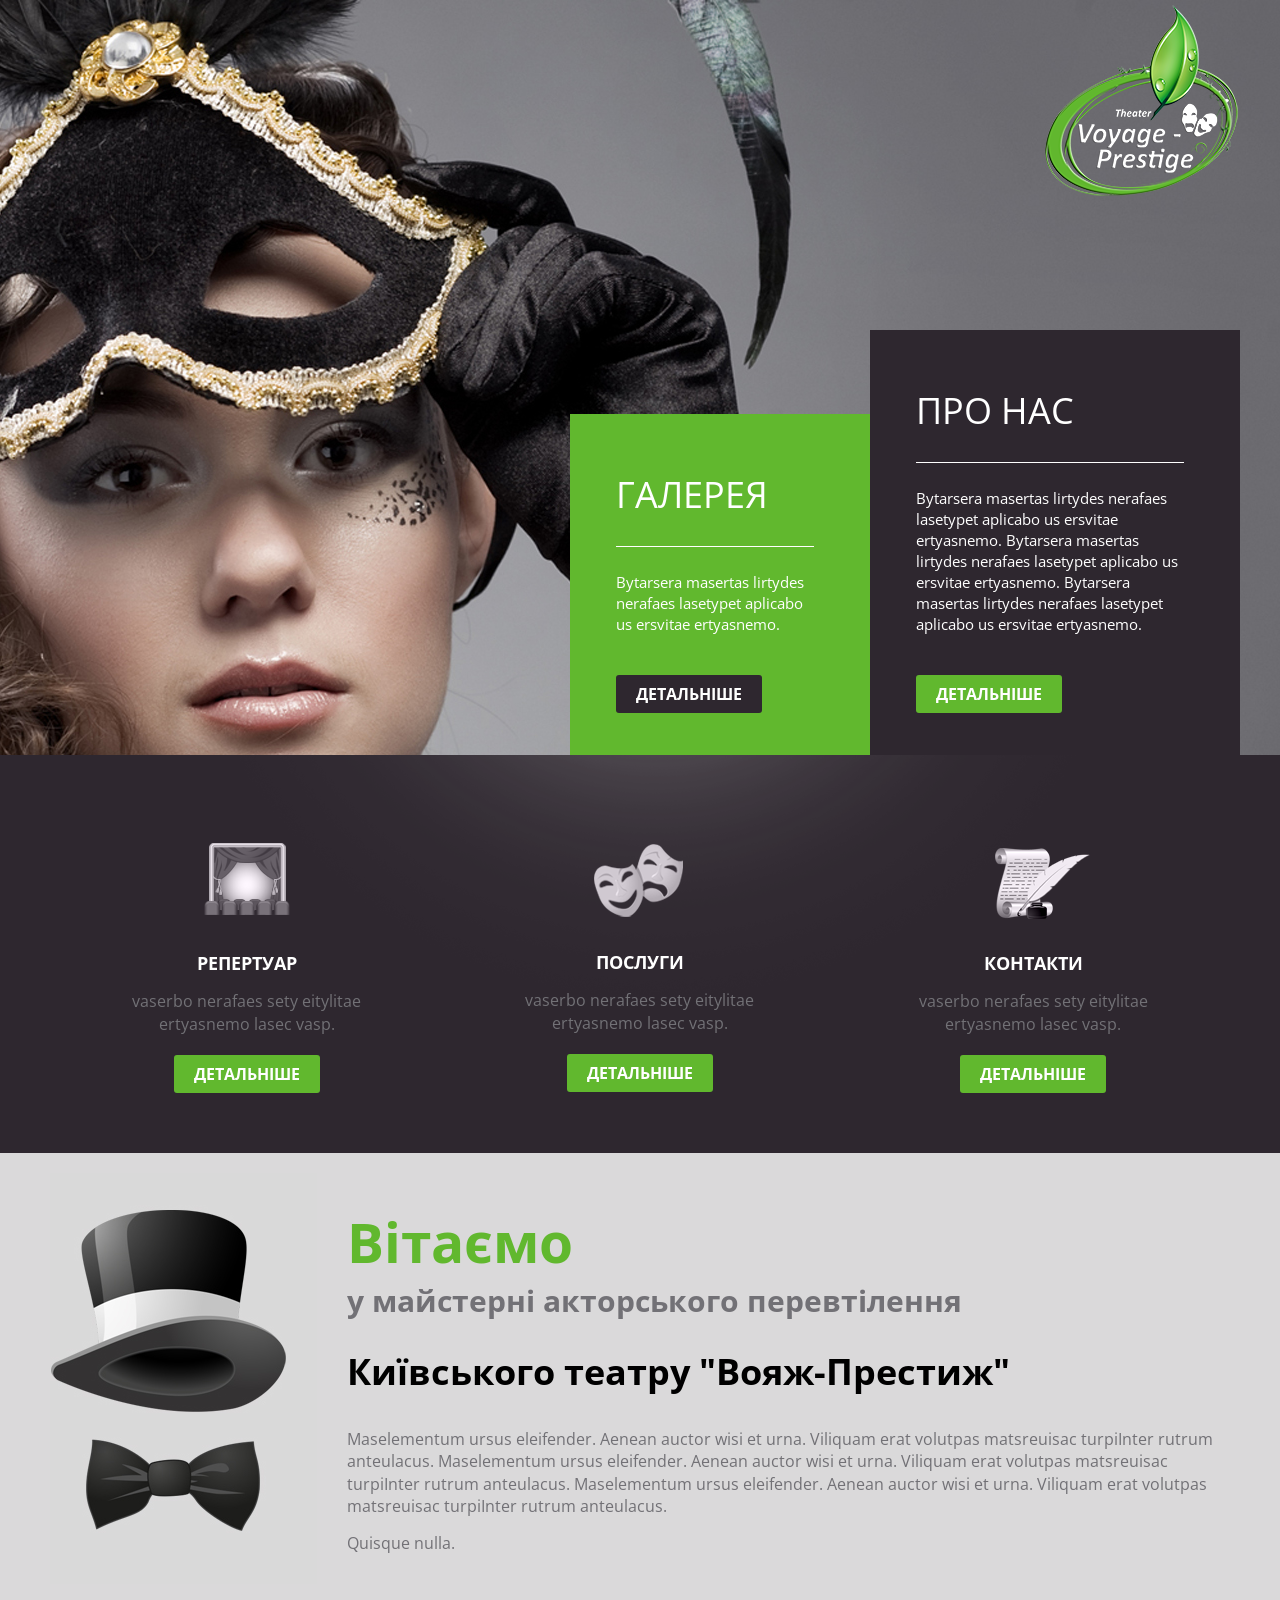
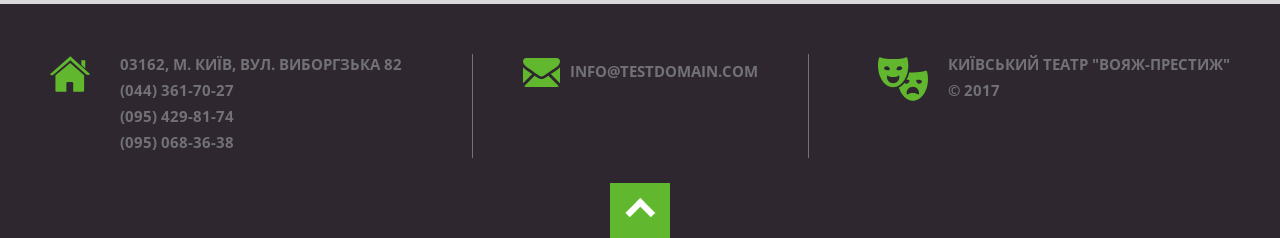
==== app/index.html @ 40738072 "index adapted" ====
<!DOCTYPE html>
<html>
  <head>
    <meta charset="utf-8">
    <title></title>
    <meta name="keywords" content="Get an easy access to essay writing service cheap to order qualitative papers on Purplepandaessays.com. ">
    <meta name="viewport" content="width=device-width, initial-scale=1">
    <link rel="stylesheet" media="all" href="css/style.css">
    <link href="https://fonts.googleapis.com/css?family=Open+Sans:300, 400, 700" rel="stylesheet">
  </head>
  <body>
    <div class="out">
      <!--start header-->
      <header id="top" class="header header_mainpage">
        <div class="inner"><a href="#" alt="" class="header__logo"><img src="img/logo.png">
            <h1>Театр "Вояж-Престиж"</h1></a>
          <div class="header__box">
            <article class="header__about">
              <h2>Галерея</h2>
              <p>Bytarsera masertas lirtydes nerafaes lasetypet aplicabo us ersvitae ertyasnemo.</p><a href="gallery.html" alt="" class="btn btn_color">Детальніше</a>
            </article>
            <article class="header__gal">
              <h2>Про нас</h2>
              <p>Bytarsera masertas lirtydes nerafaes lasetypet aplicabo us ersvitae ertyasnemo. Bytarsera masertas lirtydes nerafaes lasetypet aplicabo us ersvitae ertyasnemo. Bytarsera masertas lirtydes nerafaes lasetypet aplicabo us ersvitae ertyasnemo.</p><a href="about.html" alt="" class="btn">Детальніше</a>
            </article>
          </div>
        </div>
      </header>
      <!--end header-->
      <main class="content">
        <section class="block">
          <div class="inner">
            <div class="links">
              <div class="links__item">
                <div class="links__curtains"></div><strong>Репертуар</strong>
                <p>vaserbo nerafaes sety eitylitae ertyasnemo lasec vasp.</p><a href="repertory.html" alt class="btn">Детальніше</a>
              </div>
              <div class="links__item">
                <div class="links__masc"></div><strong>Послуги</strong>
                <p>vaserbo nerafaes sety eitylitae ertyasnemo lasec vasp.</p><a href="services.html" alt class="btn">Детальніше</a>
              </div>
              <div class="links__item">
                <div class="links__paper"></div><strong>Контакти</strong>
                <p>vaserbo nerafaes sety eitylitae ertyasnemo lasec vasp.</p><a href="contacts.html" alt class="btn">Детальніше</a>
              </div>
            </div>
          </div>
        </section>
        <section class="intro">
          <div class="inner">
            <div class="intro__img"></div>
            <div class="intro__text-wrap">
              <h3><span>Вітаємо</span> <br> у майстерні акторського перевтілення</h3><strong>Київського театру "Вояж-Престиж"</strong>
              <p>Maselementum ursus eleifender. Aenean auctor wisi et urna. Viliquam erat volutpas matsreuisac turpiInter rutrum anteulacus. Maselementum ursus eleifender. Aenean auctor wisi et urna. Viliquam erat volutpas matsreuisac turpiInter rutrum anteulacus. Maselementum ursus eleifender. Aenean auctor wisi et urna. Viliquam erat volutpas matsreuisac turpiInter rutrum anteulacus.</p>
              <p>Quisque nulla.</p>
            </div>
          </div>
        </section>
      </main>
      <!--start footer-->
      <footer class="footer">
        <div class="inner">
          <div class="footer__address">
            <p>03162, м. Київ, вул. Виборгзька 82</p>
            <p>(044) 361-70-27</p>
            <p>(095) 429-81-74</p>
            <p>(095) 068-36-38</p>
          </div>
          <div class="footer__mail"><a href="mailto:" alt>info@testdomain.com</a></div>
          <div class="footer__copy">
            <p>Київський театр "Вояж-Престиж"</p>
            <p>&copy 2017</p>
          </div><a href="#top" class="footer__to-top"><span></span></a>
        </div>
      </footer>
      <!--end footer-->
    </div>
    <script async src="js/app.js"></script>
  </body>
</html>
---- app/css/style.css ----
@charset "UTF-8";
html, body, div, span, applet, object, iframe, h1, h2, h3, h4, h5, h6, p, blockquote, pre, a, abbr, acronym, address, big, cite, code, del, dfn, em, img, ins, kbd, q, s, samp, small, strike, strong, sub, sup, tt, var, b, u, i, center, dl, dt, dd, ol, ul, li, fieldset, form, label, legend, table, caption, tbody, tfoot, thead, tr, th, td, article, aside, canvas, details, embed, figure, figcaption, footer, header, hgroup, menu, nav, output, ruby, section, summary, time, mark, audio, video { margin: 0; padding: 0; border: 0; vertical-align: baseline; }

body, html { height: 100%; }

img, fieldset, a img { border: none; }

input[type="text"], input[type="email"], input[type="tel"], textarea { -webkit-appearance: none; }

textarea { overflow: auto; }

input, button { margin: 0; padding: 0; border: 0; }

input[type="submit"], button { cursor: pointer; }

div, input, textarea, select, button, h1, h2, h3, h4, h5, h6, a, span, a:focus { outline: none; }

ul, ol { list-style-type: none; }
table { border-spacing: 0; border-collapse: collapse; width: 100%; }

html { -webkit-box-sizing: border-box; box-sizing: border-box; }

*, *:before, *:after { -webkit-box-sizing: inherit; box-sizing: inherit; }

@font-face { font-family: "svgfont"; src: url("fonts/svgfont.eot"); src: url("fonts/svgfont.eot?#iefix") format("eot"), url("fonts/svgfont.woff") format("woff"), url("fonts/svgfont.woff2") format("woff2"), url("fonts/svgfont.ttf") format("truetype"); font-weight: normal; font-style: normal; }
.icon, [class^="icon-"], [class*=" icon-"] { font-family: "svgfont"; font-style: normal; font-weight: normal; text-rendering: auto; speak: none; line-height: 1; -webkit-font-smoothing: antialiased; -moz-osx-font-smoothing: grayscale; }

.icon, [class^="icon-"], [class*=" icon-"] { display: inline-block; }

.icon-sepa:before { content: ""; }

.icon-skrill:before { content: ""; }

body { font-family: "Open Sans", sans-serif; font-size: 12px; line-height: 1.4; }

@-webkit-keyframes pulse { from { -webkit-transform: none; transform: none; }
  50% { -webkit-transform: scale(1.05); transform: scale(1.05); }
  to { -webkit-transform: none; transform: none; } }

@keyframes pulse { from { -webkit-transform: none; transform: none; }
  50% { -webkit-transform: scale(1.05); transform: scale(1.05); }
  to { -webkit-transform: none; transform: none; } }
a { text-decoration: none; color: inherit; }
a:active { -webkit-transform: scale(0.95); -ms-transform: scale(0.95); transform: scale(0.95); }

* { -webkit-transition: 0.5s; transition: 0.5s; }
*::-moz-selection { background: #61B82E; color: white; }
*::selection { background: #61B82E; color: white; }

.inner { width: 1200px; margin: 0 auto; position: relative; padding: 0 10px; }

.btn { text-transform: uppercase; background: #61B82E; color: white; padding: 8px 20px; font-weight: bold; text-align: center; border-radius: 3px; font-size: 16px; }
.btn_color { background: #2e272f; }
.btn:hover { background: white; color: #2e272f; }

.nav { background: #2e272f; padding: 0 50px 0 20px; border-top: 6px solid #61B82E; display: -webkit-box; display: -webkit-flex; display: -ms-flexbox; display: flex; -webkit-box-pack: justify; -webkit-justify-content: space-between; -ms-flex-pack: justify; justify-content: space-between; -webkit-box-align: center; -webkit-align-items: center; -ms-flex-align: center; align-items: center; -webkit-flex-wrap: wrap; -ms-flex-wrap: wrap; flex-wrap: wrap; }
.nav img { max-width: 100%; width: 100px; height: auto; }
.nav ul { font-size: 0; }
.nav li { display: inline-block; margin: 0 15px; }
.nav a { color: #8a838b; font-size: 20px; font-weight: bold; }
.nav a:hover { color: white; }

.header { background: url("../img/header-bg.jpg") center top no-repeat; height: 330px; padding-top: 60px; }
.header_mainpage { height: 755px; padding: 0; }
.header .inner { height: inherit; }
.header p { font-size: 15px; margin-bottom: 15px; color: white; }
.header p:last-of-type { margin-bottom: 0; }
.header__box { position: absolute; right: 0; bottom: 0; font-size: 0; }
.header__about, .header__gal { width: 300px; background: #61B82E; padding: 56px 56px 42px 46px; display: inline-block; }
.header__about h2, .header__about h3, .header__gal h2, .header__gal h3 { color: white; text-transform: uppercase; padding-bottom: 25px; border-bottom: 1px solid white; font-size: 36px; margin-bottom: 25px; font-weight: normal; }
.header__about a, .header__gal a { display: inline-block; }
.header__about p:last-of-type, .header__gal p:last-of-type { margin-bottom: 40px; }
.header__gal { width: 370px; background: #2e272f; }
.header__gal a { background: #61B82E; }
.header__logo { position: absolute; right: 0; top: 0; display: inline-block; -webkit-animation: pulse 2s infinite forwards linear; animation: pulse 2s infinite forwards linear; }
.header__logo h1 { opacity: 0; font-size: 1px; color: transparent; }
.header__nav.is-visible { display: block; }
.header__burger { width: 40px; height: 40px; position: absolute; left: 10px; top: 15px; display: none; }
.header__burger span { display: block; height: 4px; background: white; margin-top: 7px; }

.content p { color: #727176; font-size: 16px; margin-bottom: 15px; }
.content p:last-of-type { margin-bottom: 0; }
.content h2, .content h3 { font-size: 21px; margin-bottom: 25px; color: white; }
.content .block { padding: 60px 0; background: #2e272f; position: relative; }
.content .block:before { display: block; content: ""; width: 1170px; height: 309px; background: url(../img/splash.png) center center no-repeat; position: absolute; top: 0; left: 50%; -webkit-transform: translateX(-50%); -ms-transform: translateX(-50%); transform: translateX(-50%); }
.content .block_light { background: #dad9da; }
.content .block_light h2, .content .block_light h3 { color: #2e272f; }
.content .block_has-aside .inner { *zoom: 1; }
.content .block_has-aside .inner:after { content: " "; display: table; clear: both; }
.content .block__content { width: 850px; float: left; *zoom: 1; }
.content .block__content:after { content: " "; display: table; clear: both; }
.content .block__aside { width: 300px; float: right; height: 100%; padding: 0 0 0 15px; }
.content ul { margin-bottom: 25px; }
.content li { font-size: 16px; padding-bottom: 10px; border-bottom: 1px solid rgba(114, 113, 118, 0.2); margin-bottom: 10px; color: #727176; position: relative; padding-left: 25px; }
.content li:last-of-type { border-bottom: none; }
.content li:before { display: block; content: ""; position: absolute; left: 0; top: 5px; background: url("../img/arr-right.svg"); width: 15px; height: 15px; background-size: cover; }

.links { display: -webkit-box; display: -webkit-flex; display: -ms-flexbox; display: flex; -webkit-justify-content: space-around; -ms-flex-pack: distribute; justify-content: space-around; -webkit-box-align: stretch; -webkit-align-items: stretch; -ms-flex-align: stretch; align-items: stretch; -webkit-flex-wrap: wrap; -ms-flex-wrap: wrap; flex-wrap: wrap; }
.links__item { text-align: center; max-width: 270px; }
.links__item div { margin: 0 auto; }
.links__item strong { color: white; margin: 3px 0 14px 0; font-size: 18px; text-transform: uppercase; display: block; }
.links__item .btn { display: inline-block; margin-top: 20px; }
.links__masc { background-image: url("../img/icons.png"); width: 133px; height: 132px; background-position: 0px -137px; }
.links__curtains { background-image: url("../img/icons.png"); width: 133px; height: 133px; background-position: 0px 0px; }
.links__paper { background-image: url("../img/icons.png"); width: 133px; height: 133px; background-position: -137px 0px; }

.intro { background: #dad9da; }
.intro .inner { padding: 20px 10px; *zoom: 1; }
.intro .inner:after { content: " "; display: table; clear: both; }
.intro__img { background: url("../img/hat.jpg"); width: 267px; height: 411px; float: left; margin-right: 30px; }
.intro__text-wrap { margin-top: 30px; }
.intro__text-wrap h3 { font-size: 30px; color: #727176; }
.intro__text-wrap h3 span { font-size: 55px; color: #61B82E; }
.intro__text-wrap strong { color: black; font-size: 36px; display: block; margin-bottom: 30px; }

.footer { background: #2e272f; }
.footer .inner { padding: 50px 10px 80px 10px; display: -webkit-box; display: -webkit-flex; display: -ms-flexbox; display: flex; -webkit-box-pack: justify; -webkit-justify-content: space-between; -ms-flex-pack: justify; justify-content: space-between; -webkit-box-align: stretch; -webkit-align-items: stretch; -ms-flex-align: stretch; align-items: stretch; -webkit-flex-wrap: wrap; -ms-flex-wrap: wrap; flex-wrap: wrap; }
.footer p { color: #727176; font-size: 15px; text-transform: uppercase; font-weight: bold; margin-bottom: 5px; padding-left: 70px; position: relative; }
.footer p:first-of-type:before { display: block; content: ""; width: 40px; height: 40px; background: url("../img/home.svg"); background-size: cover; position: absolute; left: 0; top: 0; }
.footer__mail { border-right: 1px solid #727176; border-left: 1px solid #727176; padding: 0 50px; }
.footer__mail a { color: #727176; font-size: 15px; text-transform: uppercase; display: inline-block; vertical-align: middle; font-weight: bold; }
.footer__mail a:before { display: inline-block; content: ""; width: 37px; height: 37px; background: url("../img/mail.svg"); background-size: cover; margin-right: 10px; vertical-align: middle; }
.footer__copy p:first-of-type:before { background: url("../img/mask.svg"); width: 50px; height: 50px; background-size: cover; }
.footer__to-top { position: absolute; width: 60px; height: 55px; background: #61B82E; left: 50%; bottom: 0; margin-left: -30px; padding-top: 15px; }
.footer__to-top span { display: block; background-image: url("../img/icons.png"); width: 31px; height: 19px; background-position: -219px -184px; margin: 0 auto; }

.intro-line { height: 100px; line-height: 100px; background: #61B82E; }
.intro-line h1 { color: white; font-weight: bold; font-size: 40px; text-transform: uppercase; }

.who img { margin-right: 20px; float: left; margin-bottom: 20px; }
.who img:nth-last-of-type(odd) { float: right; margin-left: 20px; margin-right: 0; }

.why { display: -webkit-box; display: -webkit-flex; display: -ms-flexbox; display: flex; -webkit-box-pack: justify; -webkit-justify-content: space-between; -ms-flex-pack: justify; justify-content: space-between; -webkit-box-align: stretch; -webkit-align-items: stretch; -ms-flex-align: stretch; align-items: stretch; -webkit-flex-wrap: wrap; -ms-flex-wrap: wrap; flex-wrap: wrap; }
.why__item { padding: 25px 40px; background: #2e272f; width: 30%; margin-bottom: 30px; }
.why__item span { color: white; font-size: 21px; position: relative; padding-left: 60px; display: inline-block; margin-bottom: 25px; }
.why__item span i { position: absolute; width: 45px; height: 45px; background-size: cover; left: 0; top: 0; display: inline-block; }
.why__item-actors { background: url("../img/actor.svg"); }
.why__item-costume { background: url("../img/costume.svg"); }
.why__item-show { background: url("../img/shows.svg"); }
.why__item-money { background: url("../img/money-save.svg"); }
.why__item-satisfy { background: url("../img/satisfy.svg"); }

.photo, .video { display: -webkit-box; display: -webkit-flex; display: -ms-flexbox; display: flex; -webkit-box-pack: justify; -webkit-justify-content: space-between; -ms-flex-pack: justify; justify-content: space-between; -webkit-box-align: start; -webkit-align-items: flex-start; -ms-flex-align: start; align-items: flex-start; -webkit-flex-wrap: wrap; -ms-flex-wrap: wrap; flex-wrap: wrap; margin-top: 20px; }
.photo iframe, .video iframe { margin-bottom: 20px; }

.photo__img { width: 24%; height: auto; display: block; margin-bottom: 20px; cursor: pointer; }
.photo__overlay { position: fixed; width: 100%; left: 0; top: 0; right: 0; bottom: 0; background: rgba(0, 0, 0, 0.8); z-index: 10; display: none; }
.photo__overlay.is-visible { display: block; }
.photo__slider-wrap { position: absolute; left: 50%; top: 50%; -webkit-transform: translate(-50%, -50%); -ms-transform: translate(-50%, -50%); transform: translate(-50%, -50%); border: 2px solid white; }
.photo__slider-wrap img { display: block; margin: 0 auto; width: auto; max-width: 900px; height: auto; }
.photo__slider-close { position: absolute; top: -40px; right: -40px; background: url("../img/cancel.svg"); width: 30px; height: 30px; background-size: cover; }
.photo__slider-left, .photo__slider-right { width: 40px; height: 40px; background: url("../img/slider-arr.svg"); position: absolute; top: 50%; right: -50px; margin-top: -20px; background-size: cover; }
.photo__slider-left { -webkit-transform: scale(-1); -ms-transform: scale(-1); transform: scale(-1); right: 0; left: -50px; }

.rep .block__content { float: right; }
.rep .block__aside { float: left; padding: 0 15px 0 0; }
.rep .block__aside ul { margin-left: 20px; display: none; }
.rep .block__aside ul.is-visible { display: block; }
.rep .block__aside li { cursor: pointer; }
.rep .block__aside li:hover { color: white; font-weight: bold; }
.rep .block__aside li.is-active { color: #61B82E; font-weight: bold; }
.rep h2 { cursor: pointer; font-size: 18px; }
.rep h2 span { width: 15px; height: 15px; background: url("../img/arr-down.svg"); display: inline-block; background-size: cover; margin-left: 5px; vertical-align: middle; -webkit-transition: none; transition: none; }
.rep h2 span.is-active { -webkit-transform: rotate(-180deg); -ms-transform: rotate(-180deg); transform: rotate(-180deg); }
.rep article { display: none; *zoom: 1; }
.rep article:after { content: " "; display: table; clear: both; }
.rep article.is-visible { display: block; }
.rep article h4 { color: white; text-align: right; font-size: 20px; text-decoration: underline; margin-bottom: 20px; }
.rep article img { float: right; width: 50%; margin: 0 0 15px 15px; }

.services__item { margin-top: 20px; *zoom: 1; }
.services__item:after { content: " "; display: table; clear: both; }
.services__item img { float: left; margin: 0 20px 20px 0; }
.services__item:nth-of-type(even) img { float: right; margin: 0 0 20px 20px; }

.actual b { text-decoration: underline; font-size: 16px; margin-bottom: 15px; display: block; color: white; }

.congrats { *zoom: 1; }
.congrats:after { content: " "; display: table; clear: both; }
.congrats iframe { float: left; margin: 0 20px 20px 0; }

#map { width: 100%; height: 400px; margin-bottom: 30px; }

.contacts { margin-bottom: 80px; }
.contacts__box { display: -webkit-box; display: -webkit-flex; display: -ms-flexbox; display: flex; -webkit-box-pack: justify; -webkit-justify-content: space-between; -ms-flex-pack: justify; justify-content: space-between; -webkit-box-align: stretch; -webkit-align-items: stretch; -ms-flex-align: stretch; align-items: stretch; -webkit-flex-wrap: wrap; -ms-flex-wrap: wrap; flex-wrap: wrap; }
.contacts__info { width: 300px; }
.contacts form { font-size: 0; width: 67%; }
.contacts form input[type="text"], .contacts form input[type="number"], .contacts form textarea { width: 50%; display: inline-block; padding: 5px 15px; margin-bottom: 20px; -webkit-transition: none; transition: none; font-size: 16px; background: #dad9da; border: 2px solid black; }
.contacts form input[type="text"]:focus, .contacts form input[type="number"]:focus, .contacts form textarea:focus { outline: 2px solid #61B82E; }
.contacts form textarea { width: 100%; resize: none; height: 200px; }
@media only screen and (min-device-width: 320px) and (max-device-width: 480px){
 *{ -webkit-text-size-adjust: none; } }
@media only screen and (max-width: 1200px){
 .inner{ width: auto; }
 .footer__mail{ padding: 0 30px; } }
@media only screen and (max-width: 1024px){
 .content p{ font-size: 15px; }
 .content .block{ padding: 50px 0; }
 .intro__text-wrap h3{ font-size: 25px; }
 .intro__text-wrap h3 span{ font-size: 50px; }
 .intro__text-wrap strong{ font-size: 33px; }
 .footer .inner{ -webkit-box-pack: center; -webkit-justify-content: center; -ms-flex-pack: center; justify-content: center; }
 .footer__address{ margin: 0 20px; }
 .footer__mail{ margin: 0 20px; border: none; }
 .footer__copy{ margin-top: 30px; } }
@media only screen and (max-width: 767px){
 .header_mainpage{ height: auto; padding-bottom: 40px; }
 .header p{ font-size: 14px; }
 .header__box{ position: static; text-align: center; }
 .header__about, .header__gal{ padding: 30px 30px 20px 30px; width: 100%; }
 .header__about h2, .header__about h3, .header__gal h2, .header__gal h3{ font-size: 30px; padding-bottom: 15px; margin-bottom: 15px; }
 .header__logo{ position: static; margin: 0 auto; display: block; text-align: center; }
 .header__logo img{ width: 150px; height: 164px; }
 .header__burger{ display: block; }
 .content p{ font-size: 14px; }
 .content .block{ padding: 20px 0 40px 0; }
 .links__item{ margin-bottom: 15px; }
 .intro__img{ float: none; margin: 0 auto; width: 150px; height: 231px; background-size: cover; display: block; }
 .intro__text-wrap{ margin-top: 10px; text-align: center; }
 .intro__text-wrap h3{ font-size: 22px; margin-bottom: 0; }
 .intro__text-wrap h3 span{ font-size: 40px; }
 .intro__text-wrap strong{ font-size: 30px; margin-bottom: 10px; }
 .footer .inner{ display: block; text-align: center; padding-top: 30px; }
 .footer p{ font-size: 14px; padding-left: 0; }
 .footer p:first-of-type{ padding-top: 50px; }
 .footer p:first-of-type:before{ top: 5px; left: 50%; -webkit-transform: translateX(-50%); -ms-transform: translateX(-50%); transform: translateX(-50%); }
 .footer__address{ display: inline-block; margin: 0; }
 .footer__mail{ padding: 20px 0; margin: 30px 0; border-top: 1px solid #727176; border-bottom: 1px solid #727176; }
 .footer__mail a{ padding-top: 50px; position: relative; }
 .footer__mail a:before{ position: absolute; top: 5px; left: 50%; -webkit-transform: translateX(-50%); -ms-transform: translateX(-50%); transform: translateX(-50%); }
 .footer__copy p:first-of-type:before{ top: -5px; }
 .footer__to-top{ width: 55px; height: 50px; } }



/*# sourceMappingURL=style.css.map */
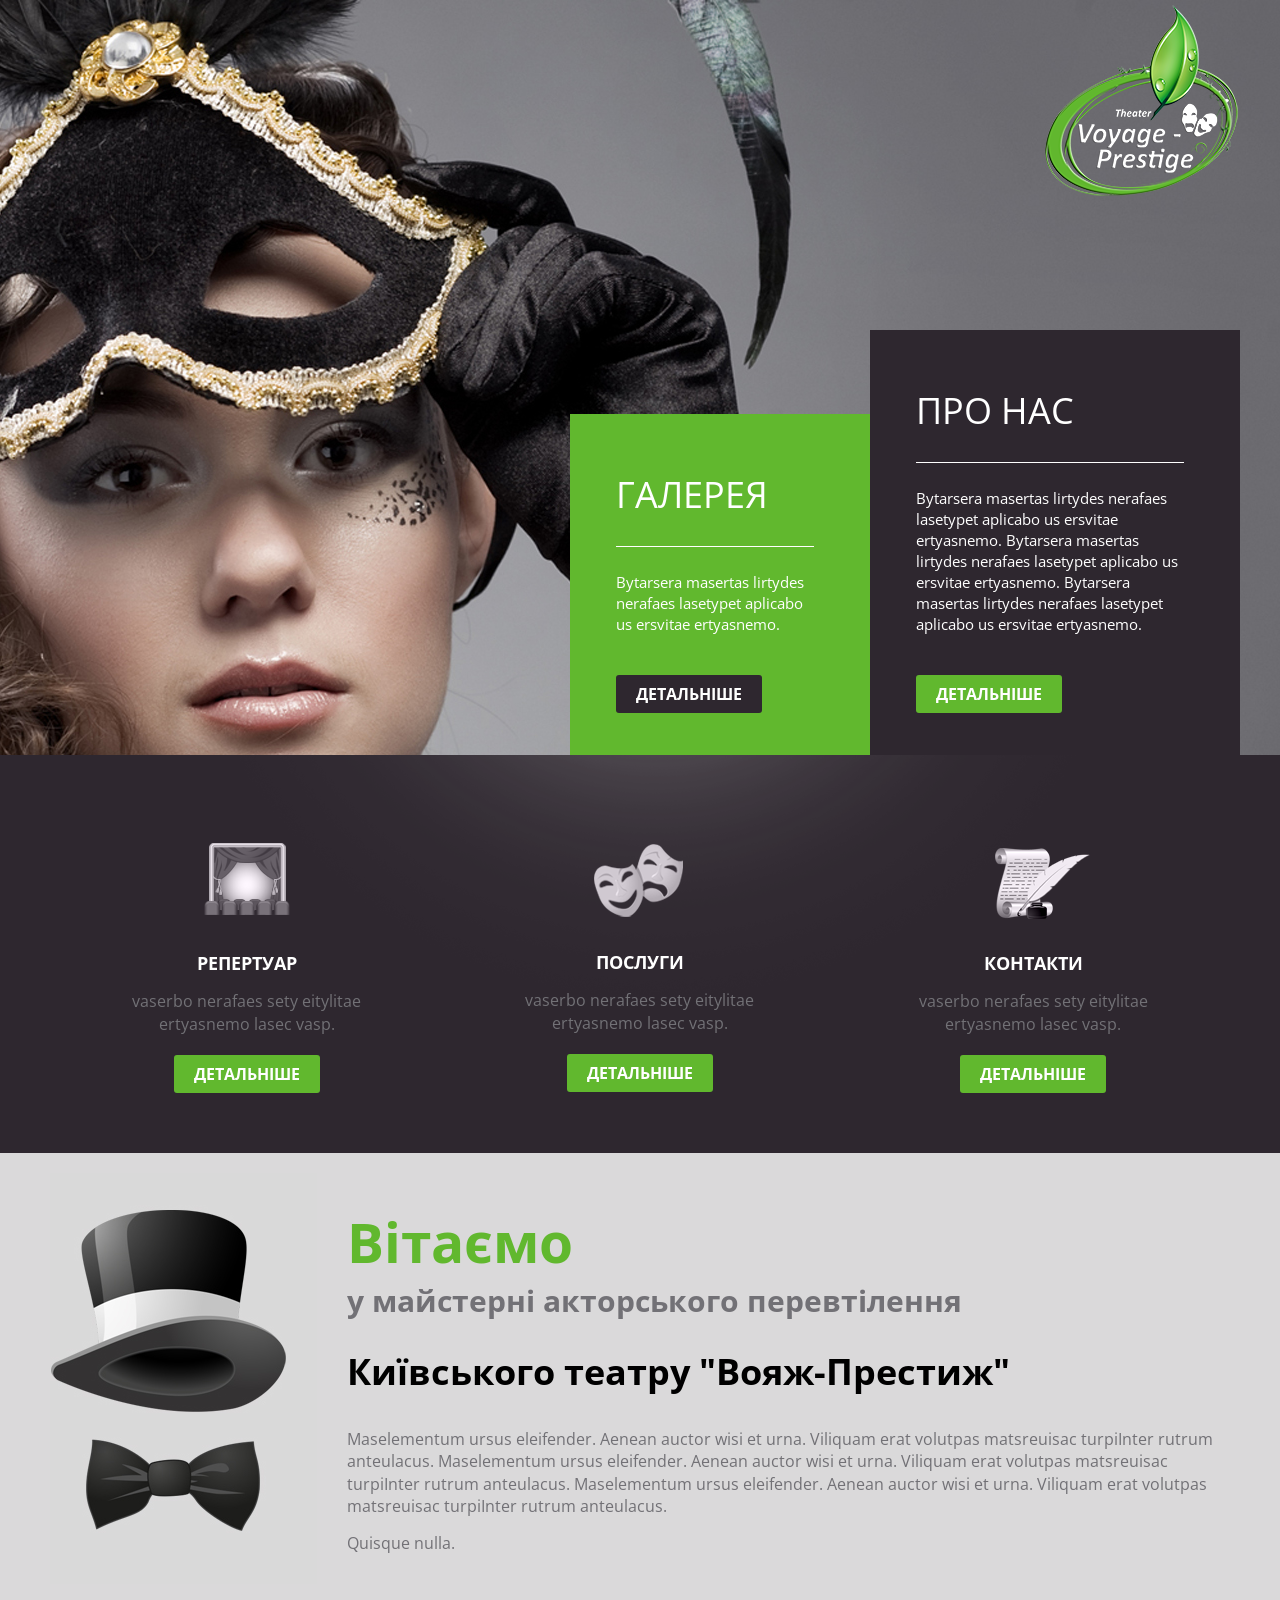
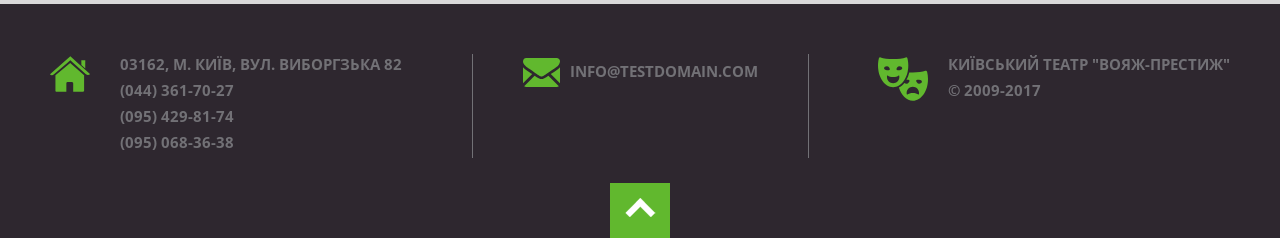
==== commit 31b8ebfe: "upd" ====
--- a/app/index.html
+++ b/app/index.html
@@ -69,7 +69,7 @@
           <div class="footer__mail"><a href="mailto:" alt>info@testdomain.com</a></div>
           <div class="footer__copy">
             <p>Київський театр "Вояж-Престиж"</p>
-            <p>&copy 2017</p>
+            <p>&copy 2009-2017</p>
           </div><a href="#top" class="footer__to-top"><span></span></a>
         </div>
       </footer>
--- a/app/css/style.css
+++ b/app/css/style.css
@@ -53,9 +53,10 @@
 .btn_color { background: #2e272f; }
 .btn:hover { background: white; color: #2e272f; }
 
-.nav { background: #2e272f; padding: 0 50px 0 20px; border-top: 6px solid #61B82E; display: -webkit-box; display: -webkit-flex; display: -ms-flexbox; display: flex; -webkit-box-pack: justify; -webkit-justify-content: space-between; -ms-flex-pack: justify; justify-content: space-between; -webkit-box-align: center; -webkit-align-items: center; -ms-flex-align: center; align-items: center; -webkit-flex-wrap: wrap; -ms-flex-wrap: wrap; flex-wrap: wrap; }
+.nav { background: #2e272f; padding: 0 50px 0 20px; border-top: 6px solid #61B82E; display: -webkit-box; display: -webkit-flex; display: -ms-flexbox; display: flex; -webkit-box-pack: justify; -webkit-justify-content: space-between; -ms-flex-pack: justify; justify-content: space-between; -webkit-box-align: center; -webkit-align-items: center; -ms-flex-align: center; align-items: center; -webkit-flex-wrap: wrap; -ms-flex-wrap: wrap; flex-wrap: wrap; position: relative; -webkit-user-select: none; -moz-user-select: none; -ms-user-select: none; user-select: none; }
 .nav img { max-width: 100%; width: 100px; height: auto; }
-.nav ul { font-size: 0; }
+.nav ul.header__nav { font-size: 0; }
+.nav ul.header__nav.is-visible { display: block; }
 .nav li { display: inline-block; margin: 0 15px; }
 .nav a { color: #8a838b; font-size: 20px; font-weight: bold; }
 .nav a:hover { color: white; }
@@ -75,7 +76,7 @@
 .header__logo { position: absolute; right: 0; top: 0; display: inline-block; -webkit-animation: pulse 2s infinite forwards linear; animation: pulse 2s infinite forwards linear; }
 .header__logo h1 { opacity: 0; font-size: 1px; color: transparent; }
 .header__nav.is-visible { display: block; }
-.header__burger { width: 40px; height: 40px; position: absolute; left: 10px; top: 15px; display: none; }
+.header__burger { width: 40px; height: 40px; position: absolute; right: 10px; top: 20px; display: none; }
 .header__burger span { display: block; height: 4px; background: white; margin-top: 7px; }
 
 .content p { color: #727176; font-size: 16px; margin-bottom: 15px; }
@@ -124,14 +125,14 @@
 .footer__to-top { position: absolute; width: 60px; height: 55px; background: #61B82E; left: 50%; bottom: 0; margin-left: -30px; padding-top: 15px; }
 .footer__to-top span { display: block; background-image: url("../img/icons.png"); width: 31px; height: 19px; background-position: -219px -184px; margin: 0 auto; }
 
-.intro-line { height: 100px; line-height: 100px; background: #61B82E; }
+.intro-line { padding: 21px 0; background: #61B82E; }
 .intro-line h1 { color: white; font-weight: bold; font-size: 40px; text-transform: uppercase; }
 
 .who img { margin-right: 20px; float: left; margin-bottom: 20px; }
 .who img:nth-last-of-type(odd) { float: right; margin-left: 20px; margin-right: 0; }
 
 .why { display: -webkit-box; display: -webkit-flex; display: -ms-flexbox; display: flex; -webkit-box-pack: justify; -webkit-justify-content: space-between; -ms-flex-pack: justify; justify-content: space-between; -webkit-box-align: stretch; -webkit-align-items: stretch; -ms-flex-align: stretch; align-items: stretch; -webkit-flex-wrap: wrap; -ms-flex-wrap: wrap; flex-wrap: wrap; }
-.why__item { padding: 25px 40px; background: #2e272f; width: 30%; margin-bottom: 30px; }
+.why__item { padding: 25px 40px; background: #2e272f; margin-bottom: 30px; width: 350px; }
 .why__item span { color: white; font-size: 21px; position: relative; padding-left: 60px; display: inline-block; margin-bottom: 25px; }
 .why__item span i { position: absolute; width: 45px; height: 45px; background-size: cover; left: 0; top: 0; display: inline-block; }
 .why__item-actors { background: url("../img/actor.svg"); }
@@ -140,10 +141,11 @@
 .why__item-money { background: url("../img/money-save.svg"); }
 .why__item-satisfy { background: url("../img/satisfy.svg"); }
 
-.photo, .video { display: -webkit-box; display: -webkit-flex; display: -ms-flexbox; display: flex; -webkit-box-pack: justify; -webkit-justify-content: space-between; -ms-flex-pack: justify; justify-content: space-between; -webkit-box-align: start; -webkit-align-items: flex-start; -ms-flex-align: start; align-items: flex-start; -webkit-flex-wrap: wrap; -ms-flex-wrap: wrap; flex-wrap: wrap; margin-top: 20px; }
-.photo iframe, .video iframe { margin-bottom: 20px; }
-
-.photo__img { width: 24%; height: auto; display: block; margin-bottom: 20px; cursor: pointer; }
+.photo, .video { display: -webkit-box; display: -webkit-flex; display: -ms-flexbox; display: flex; -webkit-box-pack: justify; -webkit-justify-content: space-between; -ms-flex-pack: justify; justify-content: space-between; -webkit-box-align: center; -webkit-align-items: center; -ms-flex-align: center; align-items: center; -webkit-flex-wrap: wrap; -ms-flex-wrap: wrap; flex-wrap: wrap; margin-top: 20px; }
+.photo:after, .video:after { display: none !important; }
+.photo iframe, .video iframe { margin-bottom: 20px; width: 49%; height: 400px; }
+
+.photo__img { width: 32%; height: auto; display: block; margin-bottom: 20px; cursor: pointer; }
 .photo__overlay { position: fixed; width: 100%; left: 0; top: 0; right: 0; bottom: 0; background: rgba(0, 0, 0, 0.8); z-index: 10; display: none; }
 .photo__overlay.is-visible { display: block; }
 .photo__slider-wrap { position: absolute; left: 50%; top: 50%; -webkit-transform: translate(-50%, -50%); -ms-transform: translate(-50%, -50%); transform: translate(-50%, -50%); border: 2px solid white; }
@@ -166,18 +168,22 @@
 .rep article:after { content: " "; display: table; clear: both; }
 .rep article.is-visible { display: block; }
 .rep article h4 { color: white; text-align: right; font-size: 20px; text-decoration: underline; margin-bottom: 20px; }
-.rep article img { float: right; width: 50%; margin: 0 0 15px 15px; }
+.rep article h4.is-active { color: #61B82E; }
+.rep article div { *zoom: 1; }
+.rep article div:after { content: " "; display: table; clear: both; }
+.rep article div.is-visible { display: block; margin-bottom: 20px; }
+.rep article img { float: left; width: 60%; margin: 0 15px 15px 0; }
 
 .services__item { margin-top: 20px; *zoom: 1; }
 .services__item:after { content: " "; display: table; clear: both; }
-.services__item img { float: left; margin: 0 20px 20px 0; }
+.services__item img { float: left; margin: 0 20px 20px 0; display: block; max-width: 100%; height: auto; }
 .services__item:nth-of-type(even) img { float: right; margin: 0 0 20px 20px; }
 
 .actual b { text-decoration: underline; font-size: 16px; margin-bottom: 15px; display: block; color: white; }
 
 .congrats { *zoom: 1; }
 .congrats:after { content: " "; display: table; clear: both; }
-.congrats iframe { float: left; margin: 0 20px 20px 0; }
+.congrats iframe { float: left; margin: 0 40px 20px 0; width: 49%; height: 400px; }
 
 #map { width: 100%; height: 400px; margin-bottom: 30px; }
 
@@ -192,8 +198,17 @@
  *{ -webkit-text-size-adjust: none; } }
 @media only screen and (max-width: 1200px){
  .inner{ width: auto; }
- .footer__mail{ padding: 0 30px; } }
+ .content .block:before{ width: 100%; }
+ .content .block__content{ width: 100%; float: none; }
+ .content .block__aside{ display: none; }
+ .footer__mail{ padding: 0 30px; }
+ .why{ -webkit-justify-content: space-around; -ms-flex-pack: distribute; justify-content: space-around; }
+ .rep .block__aside{ display: block; }
+ .rep article img{ margin: 15px auto; float: none; display: block; } }
 @media only screen and (max-width: 1024px){
+ .nav{ padding: 0 30px 0 15px; }
+ .nav li{ margin: 0 10px; }
+ .nav a{ font-size: 18px; }
  .content p{ font-size: 15px; }
  .content .block{ padding: 50px 0; }
  .intro__text-wrap h3{ font-size: 25px; }
@@ -202,8 +217,16 @@
  .footer .inner{ -webkit-box-pack: center; -webkit-justify-content: center; -ms-flex-pack: center; justify-content: center; }
  .footer__address{ margin: 0 20px; }
  .footer__mail{ margin: 0 20px; border: none; }
- .footer__copy{ margin-top: 30px; } }
+ .footer__copy{ margin-top: 30px; }
+ .intro-line h1{ font-size: 38px; }
+ .photo iframe, .video iframe{ width: 600px; margin: 0 auto 20px auto; }
+ .congrats iframe{ float: none; margin: 20px auto; display: block; width: 70%; }
+ .contacts form{ width: 57%; } }
 @media only screen and (max-width: 767px){
+ .nav{ position: fixed; top: 0; left: 0; width: 100%; padding: 0 15px 0 10px; z-index: 100; }
+ .nav img{ width: 70px; }
+ .nav ul.header__nav{ display: none; position: absolute; top: 70px; left: 0; background: #2e272f; width: 100%; text-align: center; border-bottom: 6px solid #61B82E; }
+ .nav li{ display: block; margin: 10px 0; }
  .header_mainpage{ height: auto; padding-bottom: 40px; }
  .header p{ font-size: 14px; }
  .header__box{ position: static; text-align: center; }
@@ -212,7 +235,8 @@
  .header__logo{ position: static; margin: 0 auto; display: block; text-align: center; }
  .header__logo img{ width: 150px; height: 164px; }
  .header__burger{ display: block; }
- .content p{ font-size: 14px; }
+ .content p{ font-size: 14px; text-align: center; }
+ .content h2, .content h3{ font-size: 18px; margin-bottom: 15px; text-align: center; }
  .content .block{ padding: 20px 0 40px 0; }
  .links__item{ margin-bottom: 15px; }
  .intro__img{ float: none; margin: 0 auto; width: 150px; height: 231px; background-size: cover; display: block; }
@@ -229,7 +253,35 @@
  .footer__mail a{ padding-top: 50px; position: relative; }
  .footer__mail a:before{ position: absolute; top: 5px; left: 50%; -webkit-transform: translateX(-50%); -ms-transform: translateX(-50%); transform: translateX(-50%); }
  .footer__copy p:first-of-type:before{ top: -5px; }
- .footer__to-top{ width: 55px; height: 50px; } }
+ .footer__to-top{ width: 55px; height: 50px; }
+ .intro-line h1{ font-size: 35px; }
+ .who img{ float: none; margin: 0 auto 20px auto; display: block; }
+ .who img:nth-last-of-type(odd){ float: none; margin: 0 auto 20px auto; }
+ .who p{ text-align: center; }
+ .why__item{ width: 100%; padding: 20px; }
+ .why__item p{ text-align: left; }
+ .photo iframe, .video iframe{ width: 100%; height: 350px; }
+ .photo__img{ width: 49%; }
+ .rep .block__aside{ display: none; }
+ .rep article{ display: block; }
+ .rep article h4{ text-align: center; font-size: 18px; color: #dad9da; text-decoration: none; }
+ .rep article div{ display: none; }
+ .services__item{ margin-top: 30px; }
+ .services__item img{ float: none; margin: 0 auto 15px auto; }
+ .services__item h3{ text-align: center; margin-bottom: 15px; }
+ .services__item p{ text-align: center; }
+ .services__item:nth-of-type(even) img{ float: none; margin: 0 auto 15px auto; }
+ .congrats iframe{ width: 100%; height: 300px; }
+ #map{ height: 300px; margin-bottom: 20px; }
+ .contacts{ margin-bottom: 50px; }
+ .contacts__info{ width: 100%; margin-bottom: 30px; }
+ .contacts form{ width: 100%; text-align: center; }
+ .contacts form input[type="text"], .contacts form input[type="number"], .contacts form textarea{ width: 100%; margin-bottom: 15px; }
+ .contacts form textarea{ height: 150px; } }
+@media only screen and (max-width: 400px){
+ .photo iframe, .video iframe{ height: 300px; }
+ .photo__img{ width: 100%; margin-bottom: 10px; }
+ .congrats iframe{ width: 100%; height: 300px; } }
 
 
 
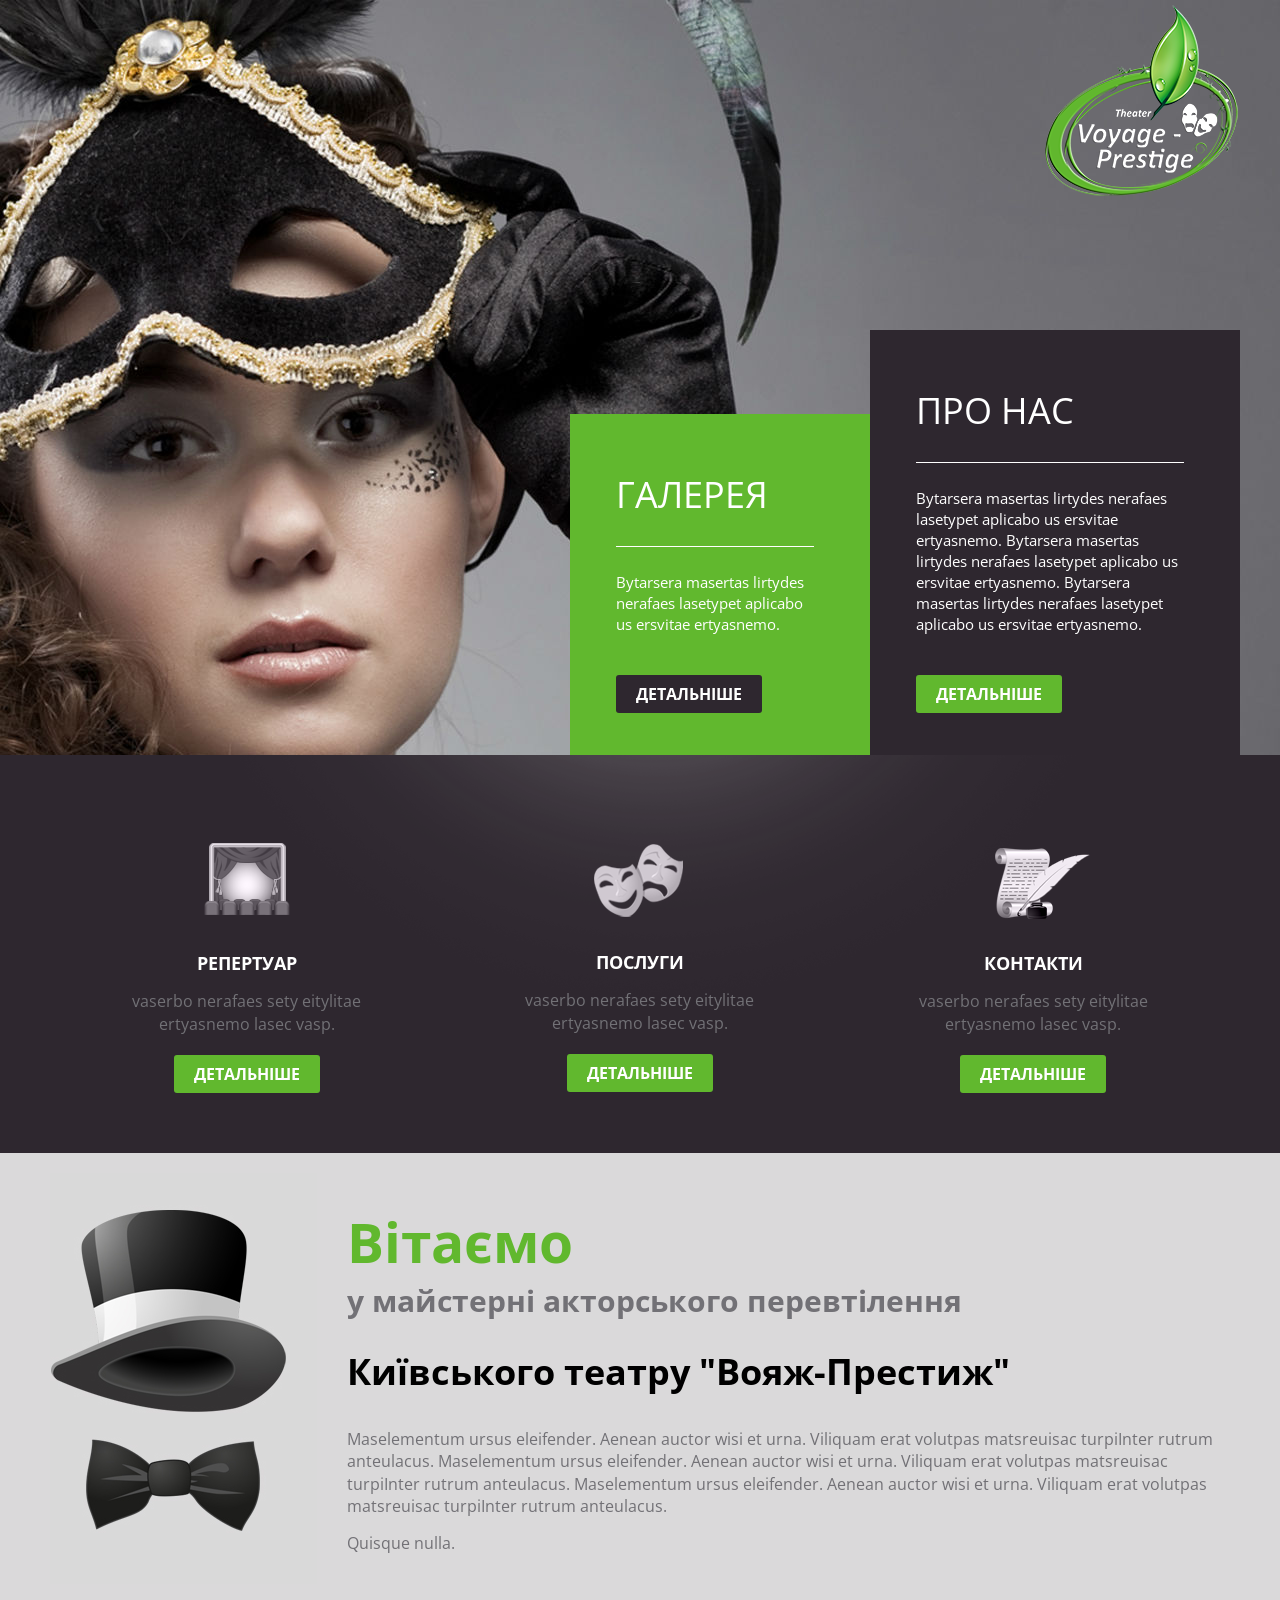
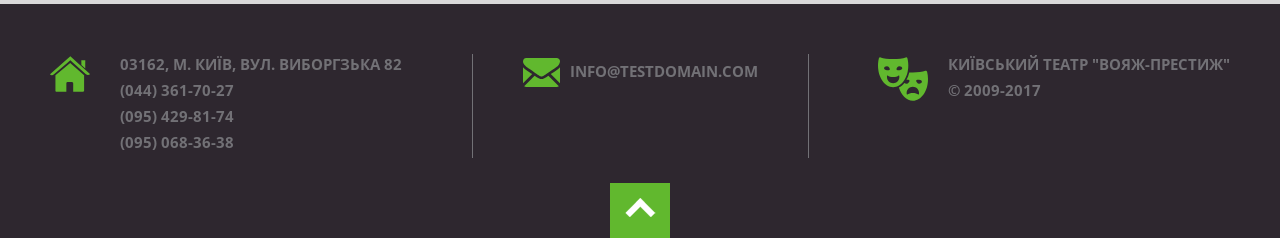
==== commit b10db659: "upd" ====
--- a/app/index.html
+++ b/app/index.html
@@ -3,25 +3,26 @@
   <head>
     <meta charset="utf-8">
     <title></title>
-    <meta name="keywords" content="Get an easy access to essay writing service cheap to order qualitative papers on Purplepandaessays.com. ">
+    <meta name="keywords" content="">
     <meta name="viewport" content="width=device-width, initial-scale=1">
     <link rel="stylesheet" media="all" href="css/style.css">
-    <link href="https://fonts.googleapis.com/css?family=Open+Sans:300, 400, 700" rel="stylesheet">
   </head>
   <body>
     <div class="out">
       <!--start header-->
       <header id="top" class="header header_mainpage">
-        <div class="inner"><a href="#" alt="" class="header__logo"><img src="img/logo.png">
-            <h1>Театр "Вояж-Престиж"</h1></a>
+        <div class="inner">
+          <div class="header__logo"><img src="img/logo.png" alt="Театр 'Вояж-Престиж'">
+            <h1>Театр "Вояж-Престиж"</h1>
+          </div>
           <div class="header__box">
             <article class="header__about">
               <h2>Галерея</h2>
-              <p>Bytarsera masertas lirtydes nerafaes lasetypet aplicabo us ersvitae ertyasnemo.</p><a href="gallery.html" alt="" class="btn btn_color">Детальніше</a>
+              <p>Bytarsera masertas lirtydes nerafaes lasetypet aplicabo us ersvitae ertyasnemo.</p><a href="gallery.html" title="Детальніше" class="btn btn_color">Детальніше</a>
             </article>
             <article class="header__gal">
               <h2>Про нас</h2>
-              <p>Bytarsera masertas lirtydes nerafaes lasetypet aplicabo us ersvitae ertyasnemo. Bytarsera masertas lirtydes nerafaes lasetypet aplicabo us ersvitae ertyasnemo. Bytarsera masertas lirtydes nerafaes lasetypet aplicabo us ersvitae ertyasnemo.</p><a href="about.html" alt="" class="btn">Детальніше</a>
+              <p>Bytarsera masertas lirtydes nerafaes lasetypet aplicabo us ersvitae ertyasnemo. Bytarsera masertas lirtydes nerafaes lasetypet aplicabo us ersvitae ertyasnemo. Bytarsera masertas lirtydes nerafaes lasetypet aplicabo us ersvitae ertyasnemo.</p><a href="about.html" title="Детальніше" class="btn">Детальніше</a>
             </article>
           </div>
         </div>
@@ -33,15 +34,15 @@
             <div class="links">
               <div class="links__item">
                 <div class="links__curtains"></div><strong>Репертуар</strong>
-                <p>vaserbo nerafaes sety eitylitae ertyasnemo lasec vasp.</p><a href="repertory.html" alt class="btn">Детальніше</a>
+                <p>vaserbo nerafaes sety eitylitae ertyasnemo lasec vasp.</p><a href="repertory.html" title="Детальніше" class="btn">Детальніше</a>
               </div>
               <div class="links__item">
                 <div class="links__masc"></div><strong>Послуги</strong>
-                <p>vaserbo nerafaes sety eitylitae ertyasnemo lasec vasp.</p><a href="services.html" alt class="btn">Детальніше</a>
+                <p>vaserbo nerafaes sety eitylitae ertyasnemo lasec vasp.</p><a href="services.html" title="Детальніше" class="btn">Детальніше</a>
               </div>
               <div class="links__item">
                 <div class="links__paper"></div><strong>Контакти</strong>
-                <p>vaserbo nerafaes sety eitylitae ertyasnemo lasec vasp.</p><a href="contacts.html" alt class="btn">Детальніше</a>
+                <p>vaserbo nerafaes sety eitylitae ertyasnemo lasec vasp.</p><a href="contacts.html" title="Детальніше" class="btn">Детальніше</a>
               </div>
             </div>
           </div>
@@ -66,15 +67,16 @@
             <p>(095) 429-81-74</p>
             <p>(095) 068-36-38</p>
           </div>
-          <div class="footer__mail"><a href="mailto:" alt>info@testdomain.com</a></div>
+          <div class="footer__mail"><a href="mailto:" title="Напишіть нам">info@testdomain.com</a></div>
           <div class="footer__copy">
             <p>Київський театр "Вояж-Престиж"</p>
             <p>&copy 2009-2017</p>
-          </div><a href="#top" class="footer__to-top"><span></span></a>
+          </div><span class="footer__to-top"><span></span></span>
         </div>
       </footer>
       <!--end footer-->
     </div>
+    <link href="https://fonts.googleapis.com/css?family=Open+Sans:300,400,700" rel="stylesheet">
     <script async src="js/app.js"></script>
   </body>
 </html>
--- a/app/css/style.css
+++ b/app/css/style.css
@@ -122,7 +122,7 @@
 .footer__mail a { color: #727176; font-size: 15px; text-transform: uppercase; display: inline-block; vertical-align: middle; font-weight: bold; }
 .footer__mail a:before { display: inline-block; content: ""; width: 37px; height: 37px; background: url("../img/mail.svg"); background-size: cover; margin-right: 10px; vertical-align: middle; }
 .footer__copy p:first-of-type:before { background: url("../img/mask.svg"); width: 50px; height: 50px; background-size: cover; }
-.footer__to-top { position: absolute; width: 60px; height: 55px; background: #61B82E; left: 50%; bottom: 0; margin-left: -30px; padding-top: 15px; }
+.footer__to-top { position: absolute; width: 60px; height: 55px; background: #61B82E; left: 50%; bottom: 0; margin-left: -30px; padding-top: 15px; cursor: pointer; }
 .footer__to-top span { display: block; background-image: url("../img/icons.png"); width: 31px; height: 19px; background-position: -219px -184px; margin: 0 auto; }
 
 .intro-line { padding: 21px 0; background: #61B82E; }
@@ -192,6 +192,7 @@
 .contacts__info { width: 300px; }
 .contacts form { font-size: 0; width: 67%; }
 .contacts form input[type="text"], .contacts form input[type="number"], .contacts form textarea { width: 50%; display: inline-block; padding: 5px 15px; margin-bottom: 20px; -webkit-transition: none; transition: none; font-size: 16px; background: #dad9da; border: 2px solid black; }
+.contacts form input[type="text"]::-webkit-inner-spin-button, .contacts form input[type="text"]::-webkit-outer-spin-button, .contacts form input[type="number"]::-webkit-inner-spin-button, .contacts form input[type="number"]::-webkit-outer-spin-button, .contacts form textarea::-webkit-inner-spin-button, .contacts form textarea::-webkit-outer-spin-button { -webkit-appearance: none; }
 .contacts form input[type="text"]:focus, .contacts form input[type="number"]:focus, .contacts form textarea:focus { outline: 2px solid #61B82E; }
 .contacts form textarea { width: 100%; resize: none; height: 200px; }
 @media only screen and (min-device-width: 320px) and (max-device-width: 480px){
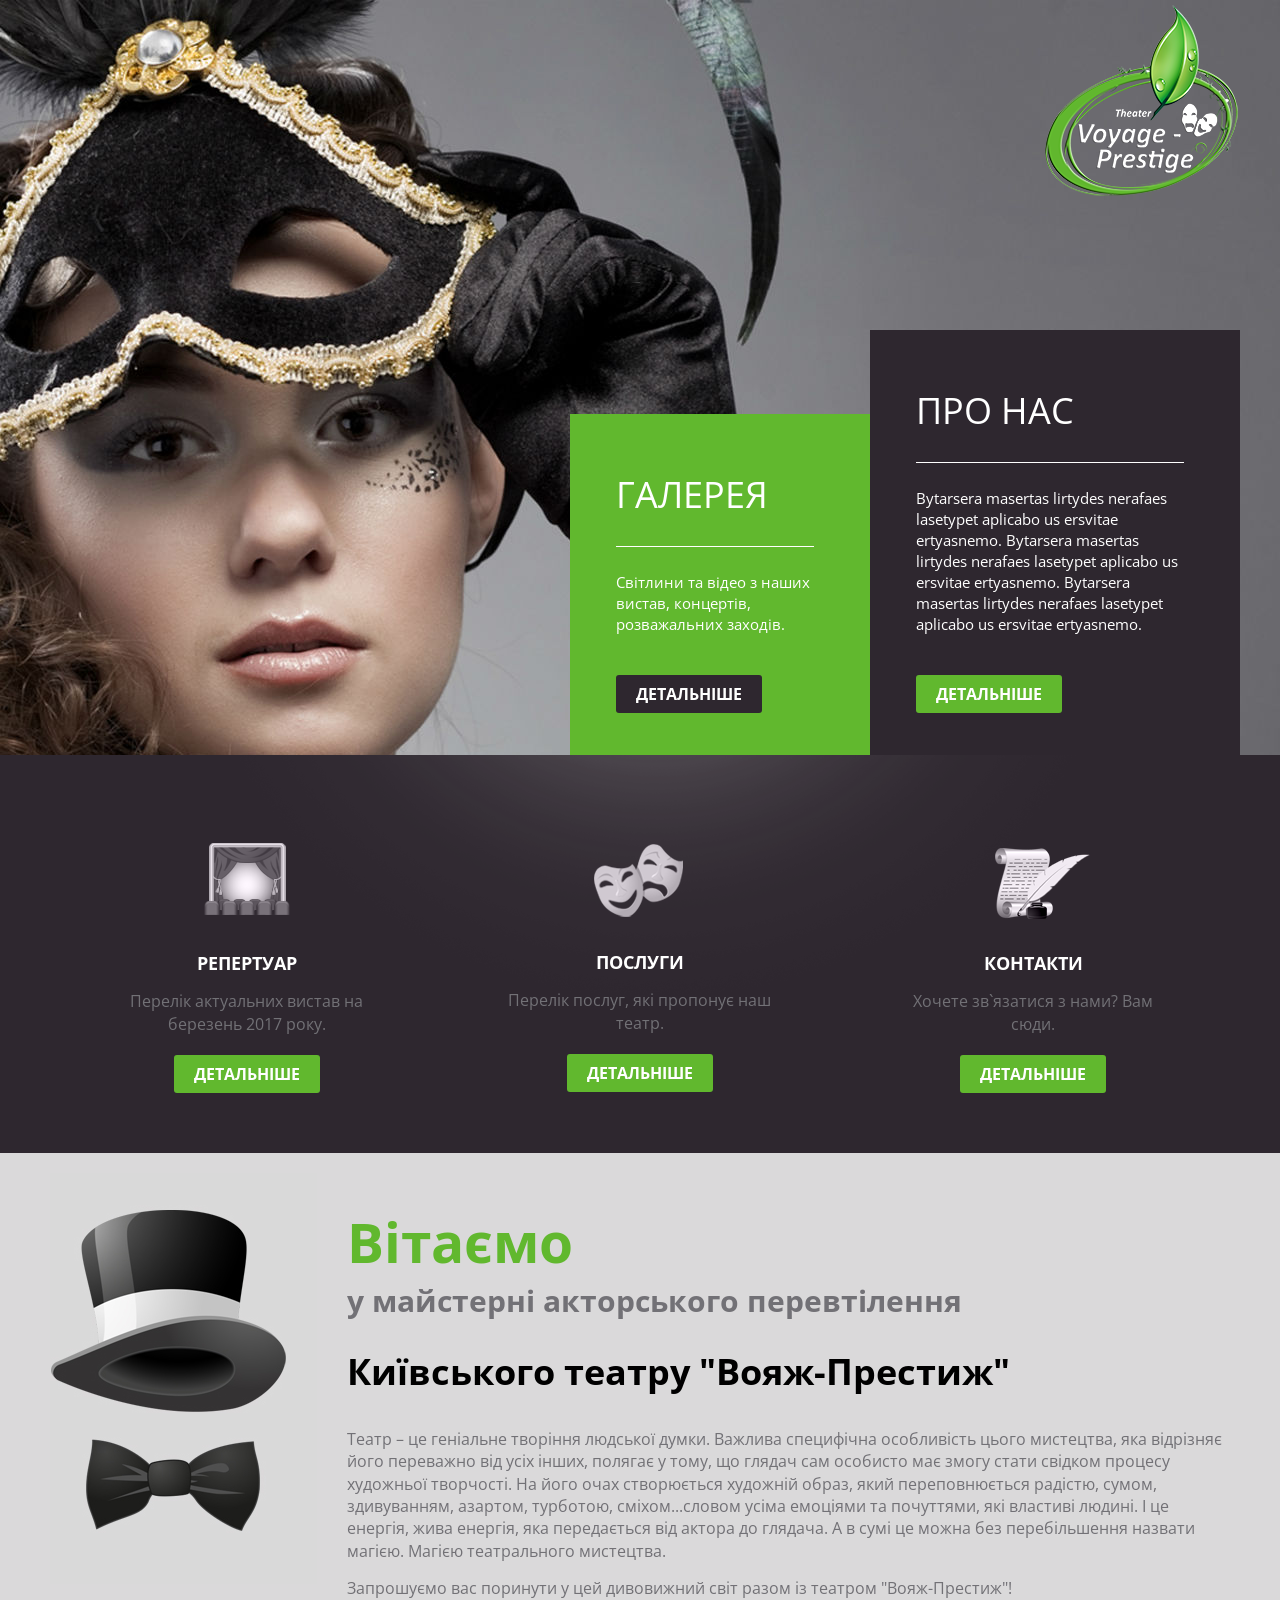
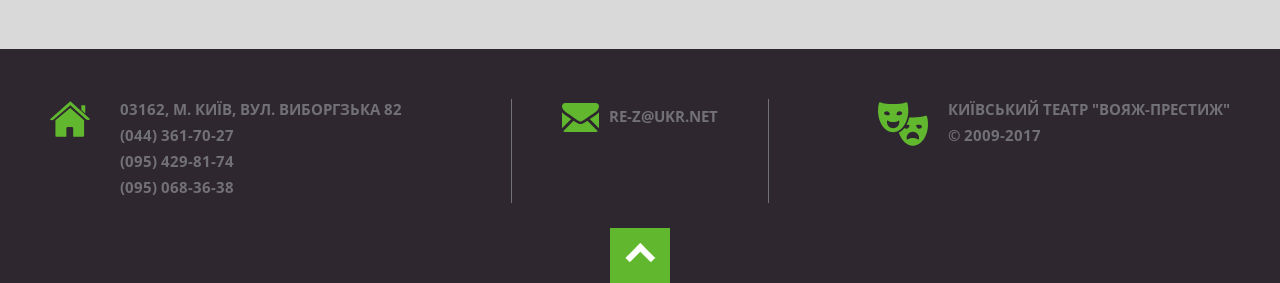
==== commit 3364e544: "text upd" ====
--- a/app/index.html
+++ b/app/index.html
@@ -18,7 +18,7 @@
           <div class="header__box">
             <article class="header__about">
               <h2>Галерея</h2>
-              <p>Bytarsera masertas lirtydes nerafaes lasetypet aplicabo us ersvitae ertyasnemo.</p><a href="gallery.html" title="Детальніше" class="btn btn_color">Детальніше</a>
+              <p>Світлини та відео з наших вистав, концертів, розважальних заходів.</p><a href="gallery.html" title="Детальніше" class="btn btn_color">Детальніше</a>
             </article>
             <article class="header__gal">
               <h2>Про нас</h2>
@@ -34,15 +34,15 @@
             <div class="links">
               <div class="links__item">
                 <div class="links__curtains"></div><strong>Репертуар</strong>
-                <p>vaserbo nerafaes sety eitylitae ertyasnemo lasec vasp.</p><a href="repertory.html" title="Детальніше" class="btn">Детальніше</a>
+                <p>Перелік актуальних вистав на березень 2017 року.</p><a href="repertory.html" title="Детальніше" class="btn">Детальніше</a>
               </div>
               <div class="links__item">
                 <div class="links__masc"></div><strong>Послуги</strong>
-                <p>vaserbo nerafaes sety eitylitae ertyasnemo lasec vasp.</p><a href="services.html" title="Детальніше" class="btn">Детальніше</a>
+                <p>Перелік послуг, які пропонує наш театр.</p><a href="services.html" title="Детальніше" class="btn">Детальніше</a>
               </div>
               <div class="links__item">
                 <div class="links__paper"></div><strong>Контакти</strong>
-                <p>vaserbo nerafaes sety eitylitae ertyasnemo lasec vasp.</p><a href="contacts.html" title="Детальніше" class="btn">Детальніше</a>
+                <p>Хочете зв`язатися з нами? Вам сюди.</p><a href="contacts.html" title="Детальніше" class="btn">Детальніше</a>
               </div>
             </div>
           </div>
@@ -52,8 +52,8 @@
             <div class="intro__img"></div>
             <div class="intro__text-wrap">
               <h3><span>Вітаємо</span> <br> у майстерні акторського перевтілення</h3><strong>Київського театру "Вояж-Престиж"</strong>
-              <p>Maselementum ursus eleifender. Aenean auctor wisi et urna. Viliquam erat volutpas matsreuisac turpiInter rutrum anteulacus. Maselementum ursus eleifender. Aenean auctor wisi et urna. Viliquam erat volutpas matsreuisac turpiInter rutrum anteulacus. Maselementum ursus eleifender. Aenean auctor wisi et urna. Viliquam erat volutpas matsreuisac turpiInter rutrum anteulacus.</p>
-              <p>Quisque nulla.</p>
+              <p>Театр – це геніальне творіння людської думки. Важлива специфічна особливість цього мистецтва, яка відрізняє його переважно від усіх інших, полягає у тому, що глядач сам особисто має змогу стати свідком процесу художньої творчості. На його очах створюється художній образ, який переповнюється радістю, сумом, здивуванням, азартом, турботою, сміхом...словом усіма емоціями та почуттями, які властиві людині. І це енергія, жива енергія, яка передається від актора до глядача. А в сумі це можна без перебільшення назвати магією. Магією театрального мистецтва.</p>
+              <p>Запрошуємо вас поринути у цей дивовижний світ разом із театром "Вояж-Престиж"!</p>
             </div>
           </div>
         </section>
@@ -67,7 +67,7 @@
             <p>(095) 429-81-74</p>
             <p>(095) 068-36-38</p>
           </div>
-          <div class="footer__mail"><a href="mailto:" title="Напишіть нам">info@testdomain.com</a></div>
+          <div class="footer__mail"><a href="mailto:" title="Напишіть нам">re-z@ukr.net</a></div>
           <div class="footer__copy">
             <p>Київський театр "Вояж-Престиж"</p>
             <p>&copy 2009-2017</p>
--- a/app/css/style.css
+++ b/app/css/style.css
@@ -81,6 +81,7 @@
 
 .content p { color: #727176; font-size: 16px; margin-bottom: 15px; }
 .content p:last-of-type { margin-bottom: 0; }
+.content p a { color: #61B82E; text-decoration: underline; }
 .content h2, .content h3 { font-size: 21px; margin-bottom: 25px; color: white; }
 .content .block { padding: 60px 0; background: #2e272f; position: relative; }
 .content .block:before { display: block; content: ""; width: 1170px; height: 309px; background: url(../img/splash.png) center center no-repeat; position: absolute; top: 0; left: 50%; -webkit-transform: translateX(-50%); -ms-transform: translateX(-50%); transform: translateX(-50%); }
@@ -90,7 +91,7 @@
 .content .block_has-aside .inner:after { content: " "; display: table; clear: both; }
 .content .block__content { width: 850px; float: left; *zoom: 1; }
 .content .block__content:after { content: " "; display: table; clear: both; }
-.content .block__aside { width: 300px; float: right; height: 100%; padding: 0 0 0 15px; }
+.content .block__aside { width: 310px; float: right; height: 100%; padding: 0 0 0 15px; }
 .content ul { margin-bottom: 25px; }
 .content li { font-size: 16px; padding-bottom: 10px; border-bottom: 1px solid rgba(114, 113, 118, 0.2); margin-bottom: 10px; color: #727176; position: relative; padding-left: 25px; }
 .content li:last-of-type { border-bottom: none; }
@@ -106,7 +107,7 @@
 .links__paper { background-image: url("../img/icons.png"); width: 133px; height: 133px; background-position: -137px 0px; }
 
 .intro { background: #dad9da; }
-.intro .inner { padding: 20px 10px; *zoom: 1; }
+.intro .inner { padding: 20px 10px 50px 10px; *zoom: 1; }
 .intro .inner:after { content: " "; display: table; clear: both; }
 .intro__img { background: url("../img/hat.jpg"); width: 267px; height: 411px; float: left; margin-right: 30px; }
 .intro__text-wrap { margin-top: 30px; }
@@ -159,7 +160,7 @@
 .rep .block__aside ul { margin-left: 20px; display: none; }
 .rep .block__aside ul.is-visible { display: block; }
 .rep .block__aside li { cursor: pointer; }
-.rep .block__aside li:hover { color: white; font-weight: bold; }
+.rep .block__aside li:hover { color: white; }
 .rep .block__aside li.is-active { color: #61B82E; font-weight: bold; }
 .rep h2 { cursor: pointer; font-size: 18px; }
 .rep h2 span { width: 15px; height: 15px; background: url("../img/arr-down.svg"); display: inline-block; background-size: cover; margin-left: 5px; vertical-align: middle; -webkit-transition: none; transition: none; }
@@ -183,7 +184,7 @@
 
 .congrats { *zoom: 1; }
 .congrats:after { content: " "; display: table; clear: both; }
-.congrats iframe { float: left; margin: 0 40px 20px 0; width: 49%; height: 400px; }
+.congrats iframe { float: left; margin: 0 40px 130px 0; width: 49%; height: 400px; }
 
 #map { width: 100%; height: 400px; margin-bottom: 30px; }
 
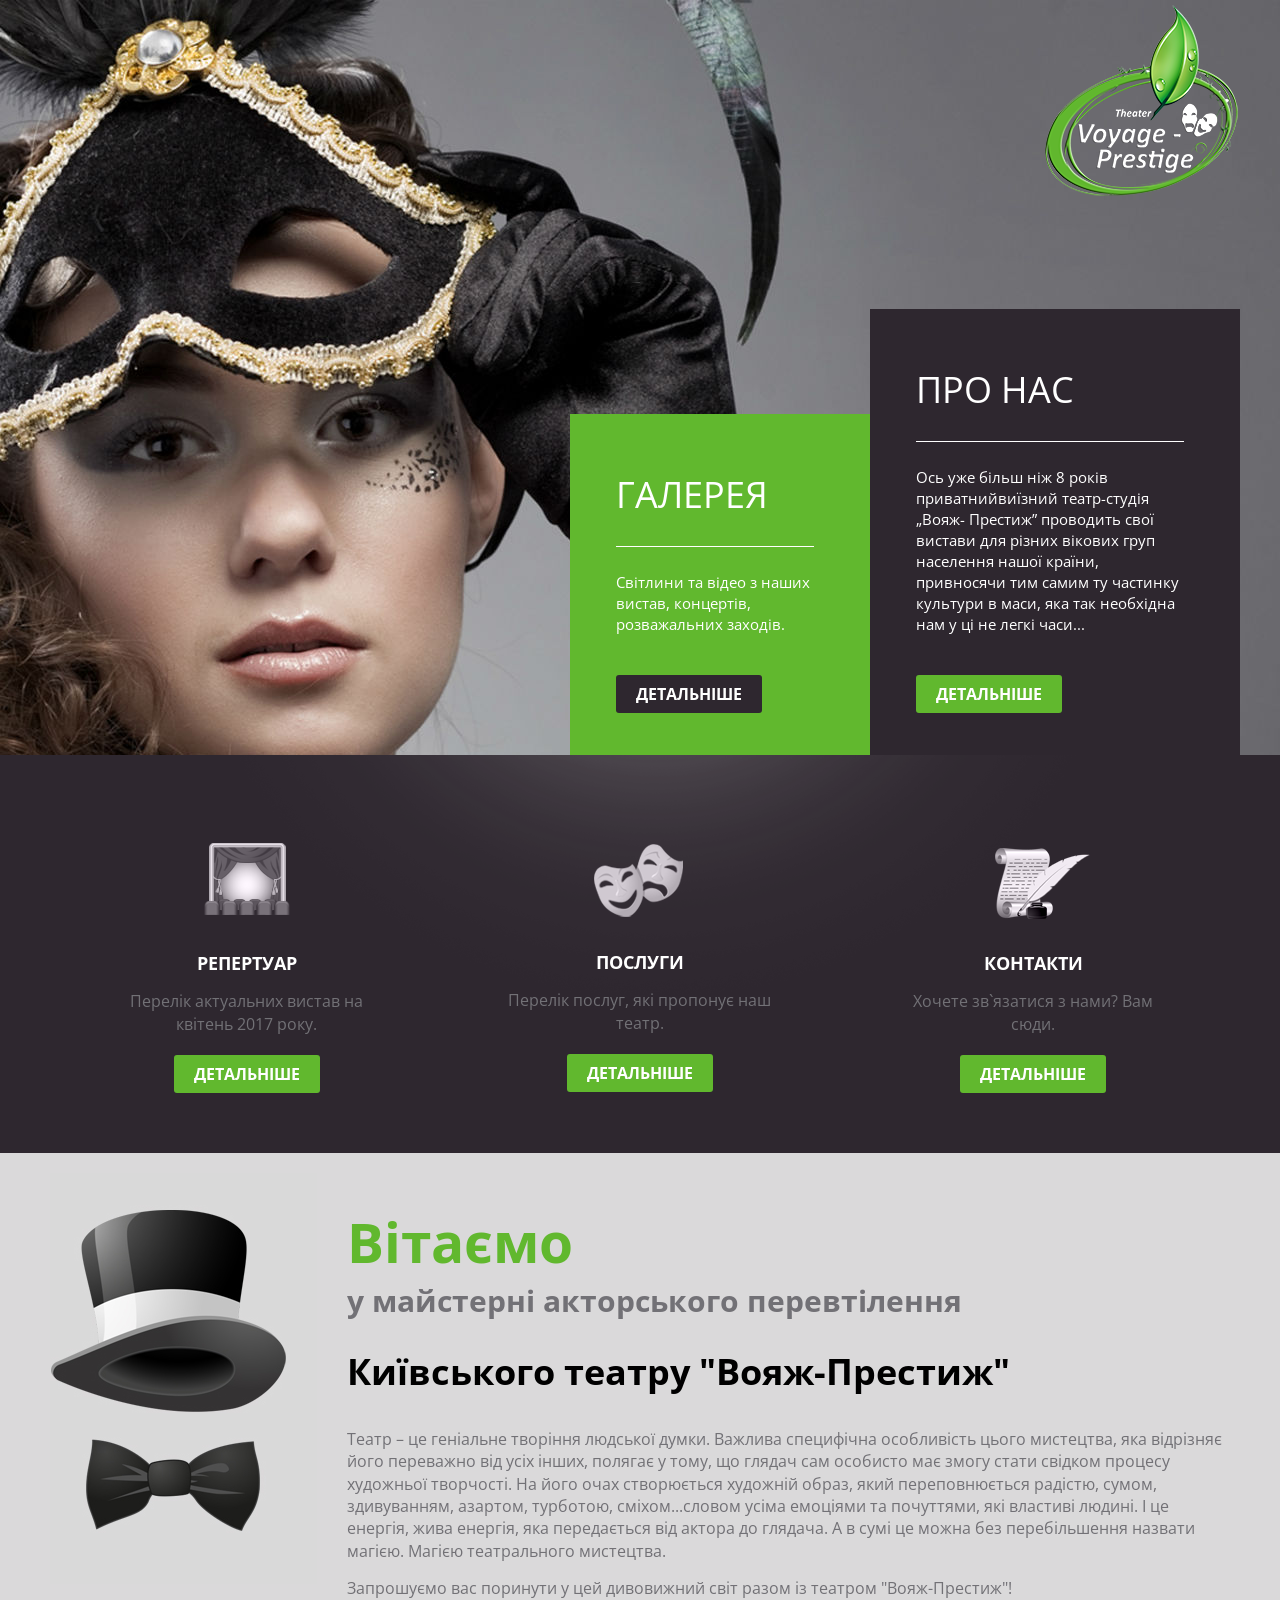
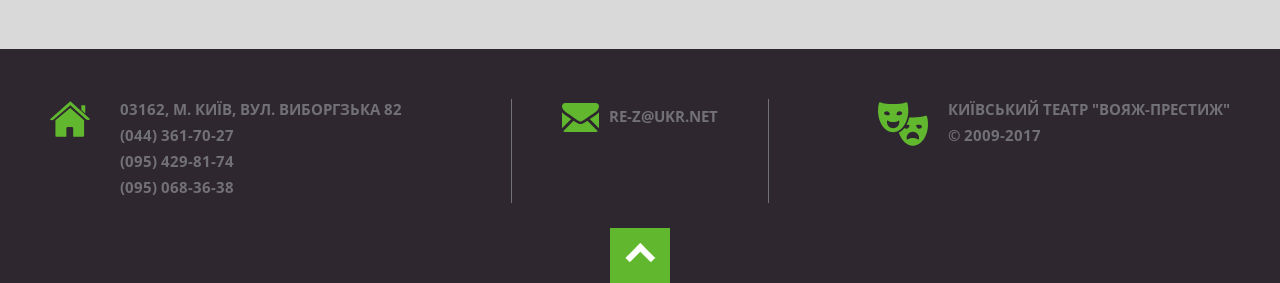
==== commit a96dc3b8: "upd" ====
--- a/app/index.html
+++ b/app/index.html
@@ -22,7 +22,7 @@
             </article>
             <article class="header__gal">
               <h2>Про нас</h2>
-              <p>Bytarsera masertas lirtydes nerafaes lasetypet aplicabo us ersvitae ertyasnemo. Bytarsera masertas lirtydes nerafaes lasetypet aplicabo us ersvitae ertyasnemo. Bytarsera masertas lirtydes nerafaes lasetypet aplicabo us ersvitae ertyasnemo.</p><a href="about.html" title="Детальніше" class="btn">Детальніше</a>
+              <p>Ось уже більш ніж 8 років приватнийвиїзний театр-студія „Вояж- Престиж” проводить свої вистави для різних вікових груп населення нашої країни, привносячи тим самим ту частинку культури в маси, яка так необхідна нам у ці не легкі часи...</p><a href="about.html" title="Детальніше" class="btn">Детальніше</a>
             </article>
           </div>
         </div>
@@ -34,7 +34,7 @@
             <div class="links">
               <div class="links__item">
                 <div class="links__curtains"></div><strong>Репертуар</strong>
-                <p>Перелік актуальних вистав на березень 2017 року.</p><a href="repertory.html" title="Детальніше" class="btn">Детальніше</a>
+                <p>Перелік актуальних вистав на квітень 2017 року.</p><a href="repertory.html" title="Детальніше" class="btn">Детальніше</a>
               </div>
               <div class="links__item">
                 <div class="links__masc"></div><strong>Послуги</strong>
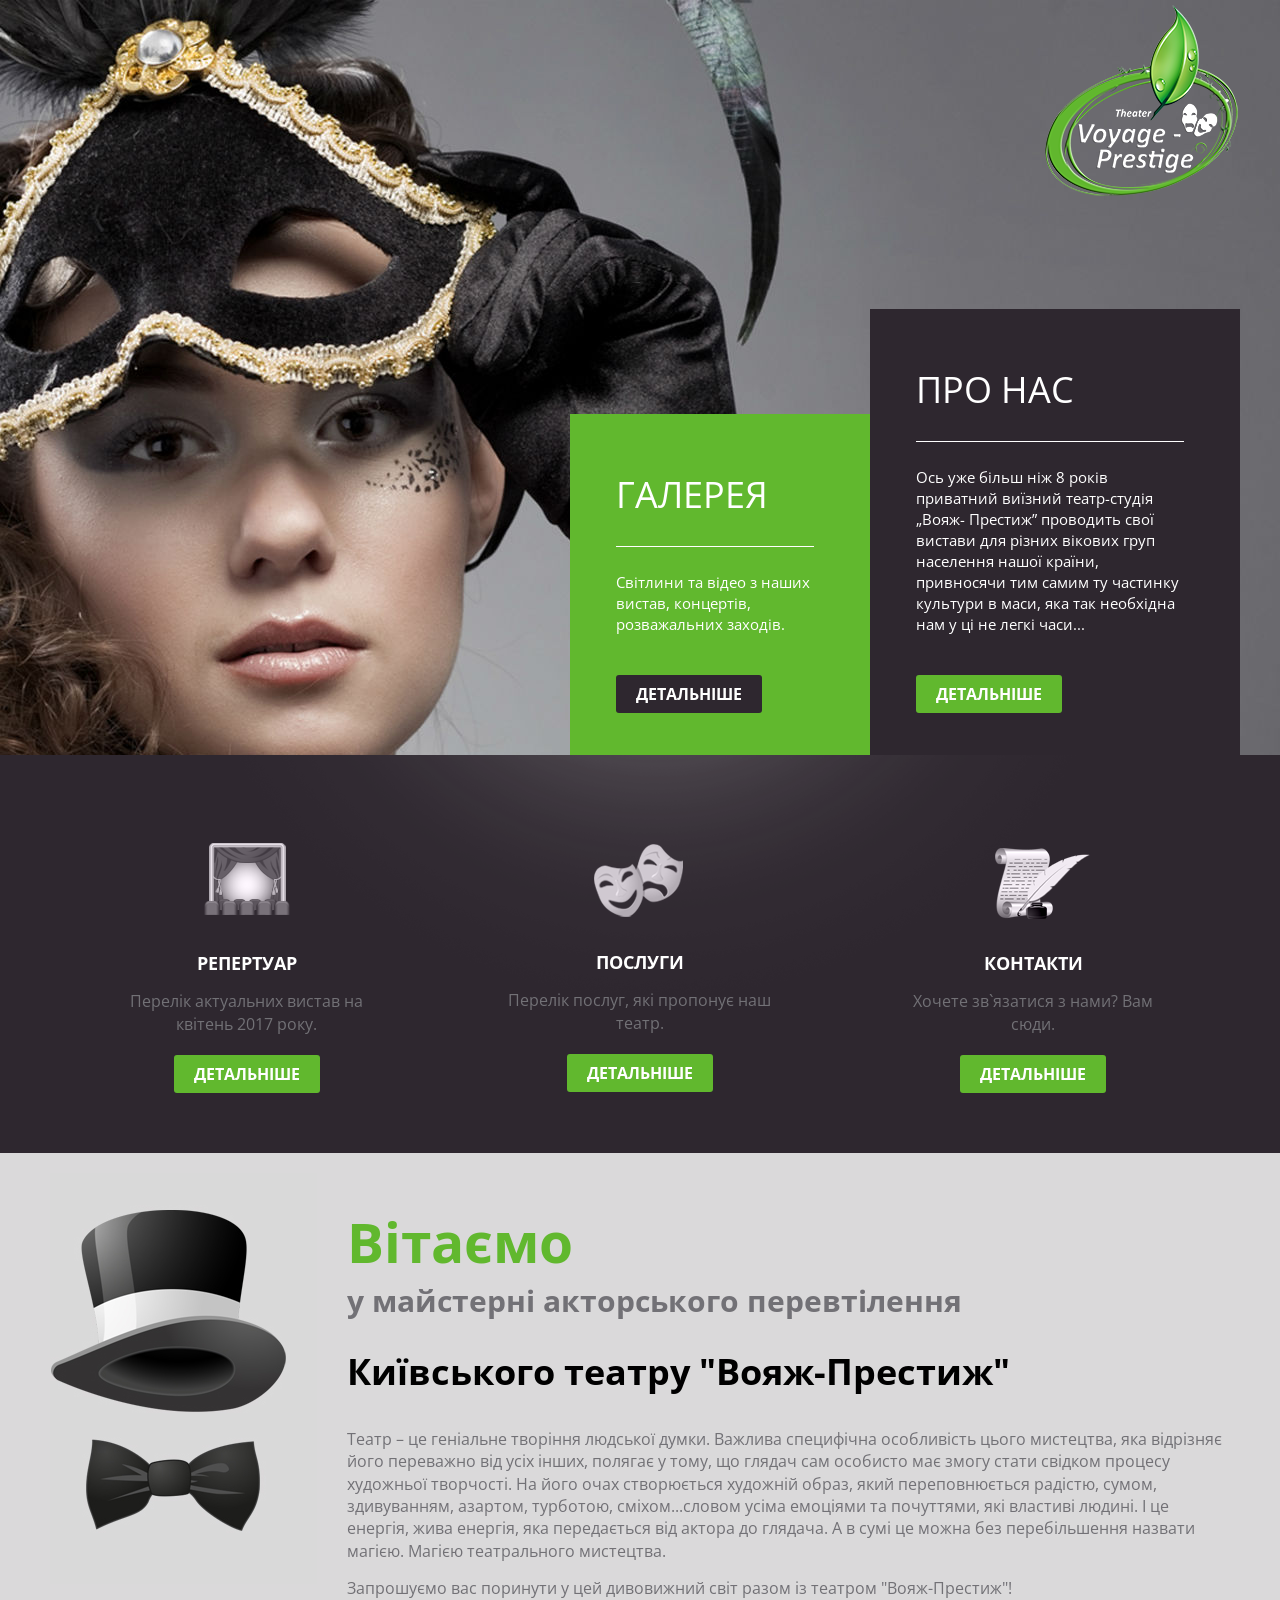
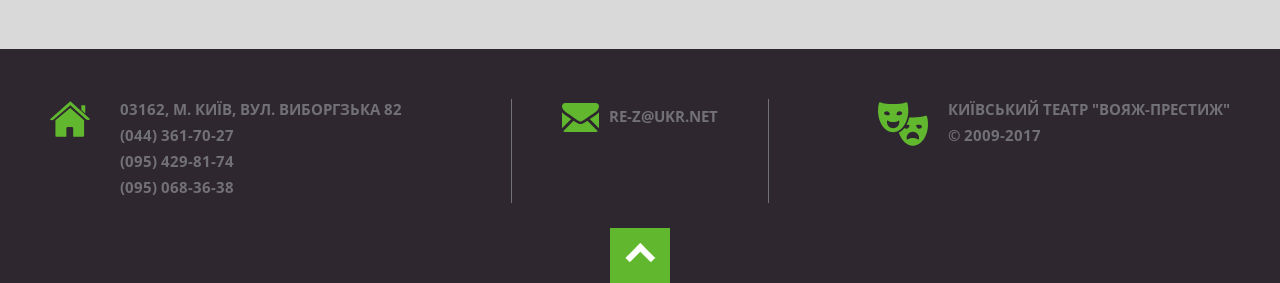
==== commit 98ef5f4b: "upd" ====
--- a/app/index.html
+++ b/app/index.html
@@ -2,10 +2,25 @@
 <html>
   <head>
     <meta charset="utf-8">
-    <title></title>
-    <meta name="keywords" content="">
+    <title>Головна | Театр "Вояж-Престиж"</title>
+    <meta name="keywords" content="театр вояж престиж, київський театр вояж престиж, вояж-престиж, київський театр, вистави для дітей, київ, дитячі вистави, дитячі спектаклі, театральні вистави, новий рік для дітей, театральні постановки, театр, вояж, престиж">
+    <meta name="description" content="Київський театр Вояж-Престиж. Театралізовані постановки для всієї родини, святкові Новорічні програми, професійні актори, звукове супроводження, оригінальні декорації.">
     <meta name="viewport" content="width=device-width, initial-scale=1">
     <link rel="stylesheet" media="all" href="css/style.css">
+    <!--link(rel='apple-touch-icon', sizes='57x57', href='img/fav/apple-icon-57x57.png')-->
+    <!--link(rel='apple-touch-icon', sizes='60x60', href='img/fav/apple-icon-60x60.png')-->
+    <!--link(rel='apple-touch-icon', sizes='72x72', href='img/fav/apple-icon-72x72.png')-->
+    <!--link(rel='apple-touch-icon', sizes='76x76', href='img/fav/apple-icon-76x76.png')-->
+    <!--link(rel='apple-touch-icon', sizes='114x114', href='img/fav/apple-icon-114x114.png')-->
+    <!--link(rel='apple-touch-icon', sizes='120x120', href='img/fav/apple-icon-120x120.png')-->
+    <!--link(rel='apple-touch-icon', sizes='144x144', href='img/fav/apple-icon-144x144.png')-->
+    <!--link(rel='apple-touch-icon', sizes='152x152', href='img/fav/apple-icon-152x152.png')-->
+    <!--link(rel='apple-touch-icon', sizes='180x180', href='img/fav/apple-icon-180x180.png')-->
+    <!--link(rel='icon', type='image/png', sizes='192x192', href='img/fav/android-icon-192x192.png')-->
+    <!--link(rel='icon', type='image/png', sizes='32x32', href='img/fav/favicon-32x32.png')-->
+    <!--link(rel='icon', type='image/png', sizes='96x96', href='img/fav/favicon-96x96.png')-->
+    <!--link(rel='icon', type='image/png', sizes='16x16', href='img/fav/favicon-16x16.png')-->
+    <link rel="icon" type="image/png" href="img/fav/favicon.png">
   </head>
   <body>
     <div class="out">
@@ -22,7 +37,7 @@
             </article>
             <article class="header__gal">
               <h2>Про нас</h2>
-              <p>Ось уже більш ніж 8 років приватнийвиїзний театр-студія „Вояж- Престиж” проводить свої вистави для різних вікових груп населення нашої країни, привносячи тим самим ту частинку культури в маси, яка так необхідна нам у ці не легкі часи...</p><a href="about.html" title="Детальніше" class="btn">Детальніше</a>
+              <p>Ось уже більш ніж 8 років приватний виїзний театр-студія „Вояж- Престиж” проводить свої вистави для різних вікових груп населення нашої країни, привносячи тим самим ту частинку культури в маси, яка так необхідна нам у ці не легкі часи...</p><a href="about.html" title="Детальніше" class="btn">Детальніше</a>
             </article>
           </div>
         </div>
@@ -67,7 +82,7 @@
             <p>(095) 429-81-74</p>
             <p>(095) 068-36-38</p>
           </div>
-          <div class="footer__mail"><a href="mailto:" title="Напишіть нам">re-z@ukr.net</a></div>
+          <div class="footer__mail"><a href="mailto:re-z@ukr.net" title="Напишіть нам">re-z@ukr.net</a></div>
           <div class="footer__copy">
             <p>Київський театр "Вояж-Престиж"</p>
             <p>&copy 2009-2017</p>
--- a/app/css/style.css
+++ b/app/css/style.css
@@ -213,6 +213,7 @@
  .nav a{ font-size: 18px; }
  .content p{ font-size: 15px; }
  .content .block{ padding: 50px 0; }
+ .content li{ font-size: 15px; }
  .intro__text-wrap h3{ font-size: 25px; }
  .intro__text-wrap h3 span{ font-size: 50px; }
  .intro__text-wrap strong{ font-size: 33px; }
@@ -240,6 +241,7 @@
  .content p{ font-size: 14px; text-align: center; }
  .content h2, .content h3{ font-size: 18px; margin-bottom: 15px; text-align: center; }
  .content .block{ padding: 20px 0 40px 0; }
+ .content li{ font-size: 14px; }
  .links__item{ margin-bottom: 15px; }
  .intro__img{ float: none; margin: 0 auto; width: 150px; height: 231px; background-size: cover; display: block; }
  .intro__text-wrap{ margin-top: 10px; text-align: center; }
